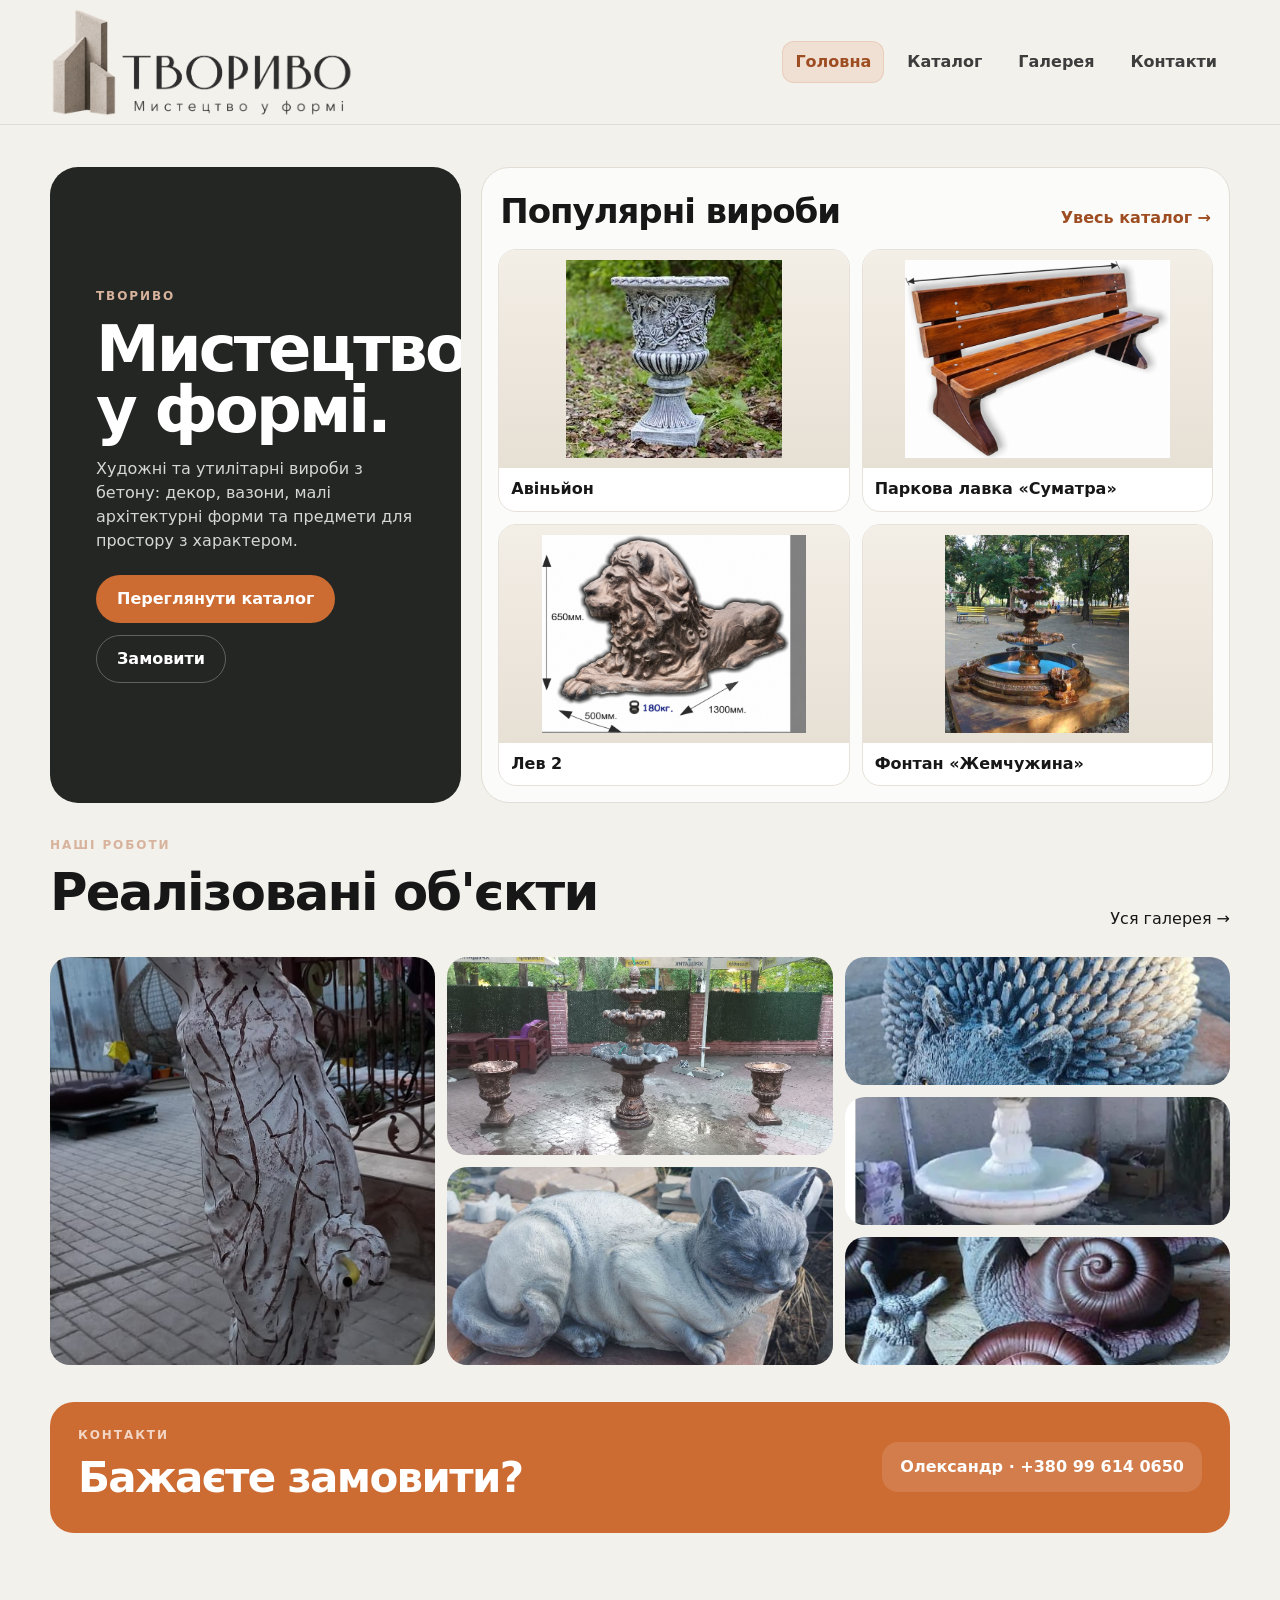
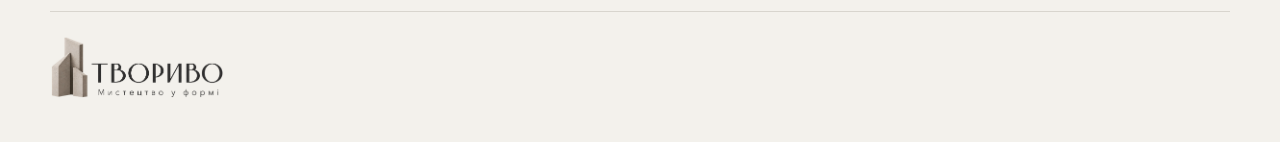
==== src/index.html @ 221c68ef "indexation" ====
<!DOCTYPE html>

<html lang="uk">
<head>
<meta charset="utf-8"/>
<meta content="width=device-width, initial-scale=1" name="viewport"/>
<meta content="ТВОРИВО — художні та утилітарні вироби з бетону: садові вазони, скульптури, лавки, фонтани, декор і малі архітектурні форми." name="description"/>
<title>ТВОРИВО — бетонні вазони, декор і садово-паркова архітектура</title>
<link href="assets/css/style.css" rel="stylesheet"/>
<meta content="index, follow, max-image-preview:large, max-snippet:-1, max-video-preview:-1" name="robots"/><link href="https://tvoryvo.uk/" rel="canonical"/><link href="/assets/img/logo-mark.png" rel="icon" type="image/png"/><meta content="uk_UA" property="og:locale"/><meta content="website" property="og:type"/><meta content="ТВОРИВО" property="og:site_name"/><meta content="ТВОРИВО — бетонні вазони, декор і садово-паркова архітектура" property="og:title"/><meta content="ТВОРИВО — художні та утилітарні вироби з бетону: садові вазони, скульптури, лавки, фонтани, декор і малі архітектурні форми." property="og:description"/><meta content="https://tvoryvo.uk/" property="og:url"/><meta content="https://tvoryvo.uk/assets/img/og-cover.jpg" property="og:image"/><meta content="1200" property="og:image:width"/><meta content="630" property="og:image:height"/><meta content="ТВОРИВО — Мистецтво у формі" property="og:image:alt"/><meta content="summary_large_image" name="twitter:card"/><meta content="ТВОРИВО — бетонні вазони, декор і садово-паркова архітектура" name="twitter:title"/><meta content="ТВОРИВО — художні та утилітарні вироби з бетону: садові вазони, скульптури, лавки, фонтани, декор і малі архітектурні форми." name="twitter:description"/><meta content="https://tvoryvo.uk/assets/img/og-cover.jpg" name="twitter:image"/><script data-seo-jsonld="true" type="application/ld+json">{"@context":"https://schema.org","@type":"Organization","@id":"https://tvoryvo.uk/#organization","name":"ТВОРИВО","url":"https://tvoryvo.uk/","logo":"https://tvoryvo.uk/assets/img/logo-tvoryvo.png","image":"https://tvoryvo.uk/assets/img/og-cover.jpg","description":"Художні та утилітарні вироби з бетону для приватних і громадських просторів.","contactPoint":{"@type":"ContactPoint","telephone":"+380996140650","contactType":"sales","availableLanguage":["uk"]}}</script><script data-seo-jsonld="true" type="application/ld+json">{"@context":"https://schema.org","@type":"WebSite","@id":"https://tvoryvo.uk/#website","url":"https://tvoryvo.uk/","name":"ТВОРИВО","inLanguage":"uk-UA","publisher":{"@id":"https://tvoryvo.uk/#organization"}}</script><script data-seo-jsonld="true" type="application/ld+json">{"@context":"https://schema.org","@type":"WebPage","@id":"https://tvoryvo.uk/#webpage","url":"https://tvoryvo.uk/","name":"ТВОРИВО — бетонні вазони, декор і садово-паркова архітектура","description":"ТВОРИВО — художні та утилітарні вироби з бетону: садові вазони, скульптури, лавки, фонтани, декор і малі архітектурні форми.","inLanguage":"uk-UA","isPartOf":{"@id":"https://tvoryvo.uk/#website"},"about":{"@id":"https://tvoryvo.uk/#organization"}}</script></head>
<body>
<header class="site-header">
<div class="container header-inner">
<a aria-label="ТВОРИВО — Мистецтво у формі" class="brand brand-image" href="/">
<img alt="ТВОРИВО — Мистецтво у формі" src="assets/img/logo-tvoryvo.png"/>
</a>
<nav class="nav">
<a class="active" href="/">Головна</a>
<a href="/catalog.html">Каталог</a>
<a href="/gallery.html">Галерея</a>
<a href="/contacts.html">Контакти</a>
</nav>
</div>
</header>
<main>
<section class="hero home-hero">
<div class="container home-hero-grid">
<div class="hero-copy hero-copy--compact">
<div class="eyebrow">ТВОРИВО</div>
<h1>Мистецтво у формі.</h1>
<p>Художні та утилітарні вироби з бетону: декор, вазони, малі архітектурні форми та предмети для простору з характером.</p>
<div class="hero-actions">
<a class="btn btn-primary" href="/catalog.html">Переглянути каталог</a>
<a class="btn btn-light" href="#contacts">Замовити</a>
</div>
</div>
<div class="featured-panel">
<div class="featured-panel__head">
<h2>Популярні вироби</h2>
<a href="/catalog.html">Увесь каталог →</a>
</div>
<div class="featured-products" id="featured-products"><article aria-label="Відкрити товар Авіньйон" class="product-card" data-product-id="p001" role="button" tabindex="0">
<div class="product-media"><img alt="Авіньйон" class="product-image" loading="lazy" src="images/products/product-001.jpg"/></div>
<div class="product-body">
<div class="product-category">Садові вазони, квітники</div>
<h3 class="product-name">Авіньйон</h3>
<div class="product-details">68 см × 49Д<br/>56 кг<br/>Сіра: 2 500 грн<br/>Колір: 3 500 грн</div>
</div>
</article><article aria-label="Відкрити товар Паркова лавка «Суматра»" class="product-card" data-product-id="p019" role="button" tabindex="0">
<div class="product-media"><img alt="Паркова лавка «Суматра»" class="product-image" loading="lazy" src="images/products/product-019.jpg"/></div>
<div class="product-body">
<div class="product-category">Садово-паркова архітектура</div>
<h3 class="product-name">Паркова лавка «Суматра»</h3>
<div class="product-details">2 м × 43 см × 74 см<br/>Бетонні боковини: 1 900 грн<br/>Лава в зборі з дошкою: 6 500 грн</div>
</div>
</article><article aria-label="Відкрити товар Лев 2" class="product-card" data-product-id="p029" role="button" tabindex="0">
<div class="product-media"><img alt="Лев 2" class="product-image" loading="lazy" src="images/products/product-029.jpg"/></div>
<div class="product-body">
<div class="product-category">Садові скульптури</div>
<h3 class="product-name">Лев 2</h3>
<div class="product-details">Сірий: 6 000 грн<br/>Колір: 7 500 грн</div>
</div>
</article><article aria-label="Відкрити товар Фонтан «Жемчужина»" class="product-card" data-product-id="p037" role="button" tabindex="0">
<div class="product-media"><img alt="Фонтан «Жемчужина»" class="product-image" loading="lazy" src="images/products/product-036.jpg"/></div>
<div class="product-body">
<div class="product-category">Фонтани</div>
<h3 class="product-name">Фонтан «Жемчужина»</h3>
<div class="product-details">Висота фонтана: 2,3 м<br/>Водойма: 2,7 м (внутрішня частина 1,9 м)<br/>Без встановлення: 39 000 грн<br/>З встановленням: 73 000 грн</div>
</div>
</article></div>
</div>
</div>
</section>
<section class="section">
<div class="container">
<div class="section-head">
<div>
<div class="eyebrow">Наші роботи</div>
<h2>Реалізовані об'єкти</h2>
</div>
<a href="/gallery.html">Уся галерея →</a>
</div>
<div class="works-grid" id="gallery-preview"><button aria-label="Відкрити фото" class="gallery-preview-item" data-gallery-preview-index="0" type="button"><img alt="Виконана робота 1" loading="lazy" src="gallery/WhatsApp Image 2026-09-25 at 13.52.44.jpeg"/></button><button aria-label="Відкрити фото" class="gallery-preview-item" data-gallery-preview-index="1" type="button"><img alt="Виконана робота 2" loading="lazy" src="gallery/WhatsApp Image 2026-09-25 at 13.52.45.jpeg"/></button><button aria-label="Відкрити фото" class="gallery-preview-item" data-gallery-preview-index="2" type="button"><img alt="Виконана робота 3" loading="lazy" src="gallery/WhatsApp Image 2026-09-25 at 13.52.46.jpeg"/></button><button aria-label="Відкрити фото" class="gallery-preview-item" data-gallery-preview-index="3" type="button"><img alt="Виконана робота 4" loading="lazy" src="gallery/WhatsApp Image 2026-09-25 at 13.52.47 (1).jpeg"/></button><button aria-label="Відкрити фото" class="gallery-preview-item" data-gallery-preview-index="4" type="button"><img alt="Виконана робота 5" loading="lazy" src="gallery/WhatsApp Image 2026-09-25 at 13.52.47 (2).jpeg"/></button><button aria-label="Відкрити фото" class="gallery-preview-item" data-gallery-preview-index="5" type="button"><img alt="Виконана робота 6" loading="lazy" src="gallery/WhatsApp Image 2026-09-25 at 13.52.47 (3).jpeg"/></button></div>
</div>
</section>
<section class="section section--contacts" id="contacts">
<div class="container">
<div class="contact-panel contact-panel--compact">
<div>
<div class="eyebrow" style="color:#f3d5c4">Контакти</div>
<h2>Бажаєте замовити?</h2>
</div>
<div class="contact-links">
<a href="tel:+380996140650">Олександр · +380 99 614 0650</a>
</div>
</div>
</div>
</section>
</main>
<footer class="footer">
<div class="container footer-inner">
<div class="footer-brand"><img alt="ТВОРИВО" src="assets/img/logo-tvoryvo.png"/></div>
</div>
</footer>
<script src="data/products.js"></script>
<script src="data/gallery.js"></script>
<script src="assets/js/common.js"></script>
<script src="assets/js/home.js"></script>
<script src="assets/js/catalog.js"></script>
<script src="assets/js/gallery.js"></script>
<script src="assets/js/router.js"></script>
</body>
</html>
---- src/assets/css/style.css ----
:root {
  --bg: #f3f1ec;
  --surface: #ffffff;
  --ink: #171717;
  --muted: #6f716f;
  --line: #d8d5ce;
  --accent: #cc6b32;
  --accent-dark: #9e4d22;
  --dark: #242624;
  --radius: 22px;
  --shadow: 0 18px 50px rgba(24, 24, 22, .08);
}

* { box-sizing: border-box; }
html { scroll-behavior: smooth; }
body {
  margin: 0;
  font-family: Inter, ui-sans-serif, system-ui, -apple-system, BlinkMacSystemFont, "Segoe UI", sans-serif;
  color: var(--ink);
  background: var(--bg);
  line-height: 1.5;
}
img { max-width: 100%; display: block; }
a { color: inherit; text-decoration: none; }
button, input { font: inherit; }

.container { width: min(1180px, calc(100% - 36px)); margin: 0 auto; }

.site-header {
  position: sticky;
  top: 0;
  z-index: 20;
  backdrop-filter: blur(14px);
  background: rgba(243, 241, 236, .88);
  border-bottom: 1px solid rgba(216, 213, 206, .75);
}
.header-inner {
  min-height: 124px;
  display: flex;
  align-items: center;
  justify-content: space-between;
  gap: 24px;
}
.brand { display: flex; align-items: center; gap: 12px; font-weight: 800; letter-spacing: .08em; }
.brand-image img { display:block; height: 108px; width: auto; }
.nav { display: flex; gap: 10px; align-items: center; color: #3c3d3c; font-weight: 650; }
.nav a {
  padding: 9px 13px;
  border-radius: 12px;
  transition: color .18s ease, background .18s ease, box-shadow .18s ease;
}
.nav a:hover {
  color: var(--accent-dark);
  background: rgba(204,107,50,.07);
}
.nav a.active {
  color: var(--accent-dark);
  background: rgba(204,107,50,.13);
  box-shadow: inset 0 0 0 1px rgba(204,107,50,.16);
}
.page-content-top { padding-top: 34px; }

.hero { padding: 74px 0 54px; }
.hero-grid {
  display: grid;
  grid-template-columns: 1.1fr .9fr;
  gap: 36px;
  align-items: stretch;
}
.hero-copy, .hero-art {
  border-radius: 32px;
  overflow: hidden;
  min-height: 510px;
}
.hero-copy {
  background: var(--dark);
  color: white;
  padding: clamp(36px, 6vw, 72px);
  display: flex;
  flex-direction: column;
  justify-content: center;
}
.eyebrow { text-transform: uppercase; letter-spacing: .16em; font-size: 12px; font-weight: 800; color: #d7b29c; }
h1 { font-size: clamp(46px, 7vw, 88px); line-height: .95; margin: 18px 0 22px; letter-spacing: -.045em; }
.hero-copy p { max-width: 610px; color: #d6d7d5; font-size: 18px; }
.hero-actions { display: flex; flex-wrap: wrap; gap: 12px; margin-top: 28px; }
.btn {
  display: inline-flex; align-items: center; justify-content: center;
  min-height: 48px; padding: 0 20px; border-radius: 999px;
  border: 1px solid transparent; font-weight: 800; cursor: pointer;
}
.btn-primary { background: var(--accent); color: white; }
.btn-primary:hover { background: var(--accent-dark); }
.btn-light { border-color: #5f625e; color: white; }
.btn-light:hover { background: rgba(255,255,255,.08); }
.hero-art {
  background: linear-gradient(160deg, #ebe6de, #d8d1c6);
  position: relative;
  display: grid;
  place-items: center;
  padding: 40px;
}
.hero-art::before, .hero-art::after { content: none; }
.hero-mark { width: min(100%, 420px); height: auto; filter: drop-shadow(0 18px 30px rgba(36,38,36,.12)); }

.section { padding: 5px 0; }
.section-head { display: flex; justify-content: space-between; gap: 24px; align-items: end; margin-bottom: 26px; }
.section-head h2 { margin: 0; font-size: clamp(34px, 4vw, 54px); letter-spacing: -.035em; }
.section-head p { margin: 0; color: var(--muted); max-width: 520px; }

.cards { display: grid; grid-template-columns: repeat(4, 1fr); gap: 18px; }
.product-card {
  background: var(--surface); border-radius: var(--radius); overflow: hidden;
  border: 1px solid #e6e2da; transition: transform .2s ease, box-shadow .2s ease;
  cursor: pointer;
}
.product-card:hover { transform: translateY(-4px); box-shadow: var(--shadow); }
.product-card:focus-visible { outline: 3px solid rgba(204,107,50,.28); outline-offset: 2px; }
.product-media {
  aspect-ratio: 4/3;
  display: flex;
  align-items: center;
  justify-content: center;
  padding: 16px;
  background: linear-gradient(180deg, #f3eee6, #e7e0d5);
}
.product-image { width: 100%; height: 100%; object-fit: contain; background: transparent; }
.product-body { padding: 18px; }
.product-category { color: var(--accent-dark); font-size: 12px; text-transform: uppercase; letter-spacing: .08em; font-weight: 800; }
.product-name { font-size: 20px; margin: 6px 0 8px; line-height: 1.2; }
.product-details {
  color: #4f514f;
  font-size: 14px;
  line-height: 1.55;
  margin-top: 10px;
}
#catalog-grid.cards { grid-template-columns: repeat(3, 1fr); }
.catalog-note {
  margin: 0 0 12px;
  padding: 12px 16px;
  border: 1px solid #e0dbd2;
  border-radius: 16px;
  background: rgba(255,255,255,.68);
  color: var(--muted);
  font-size: 14px;
}
.catalog-note strong { color: var(--ink); }

.works-grid { display: grid; grid-template-columns: 1.2fr .8fr .8fr; gap: 18px; }
.work { overflow: hidden; border-radius: 24px; min-height: 280px; background: #d4d0c7; }
.work:first-child { grid-row: span 2; min-height: 578px; }
.work img { width: 100%; height: 100%; object-fit: cover; }

.contact-panel {
  background: var(--accent); color: white; border-radius: 30px; padding: clamp(34px, 6vw, 62px);
  display: grid; grid-template-columns: 1.2fr .8fr; gap: 32px; align-items: end;
}
.contact-panel h2 { margin: 0 0 12px; font-size: clamp(36px, 5vw, 62px); letter-spacing: -.04em; }
.contact-links { display: grid; gap: 10px; }
.contact-links a { padding: 15px 18px; border-radius: 16px; background: rgba(255,255,255,.12); font-weight: 750; }
.contact-links a:hover { background: rgba(255,255,255,.2); }

.catalog-hero { padding: 5px 0 0px; }
.catalog-hero h1 { color: var(--ink); font-size: clamp(48px, 7vw, 80px); margin-bottom: 12px; }
.catalog-hero p { color: var(--muted); max-width: 700px; }

.catalog-tools {
  display: grid; gap: 10px;
  padding: 12px 14px; border-radius: 18px; background: rgba(255,255,255,.66); border: 1px solid #e2ddd5;
  margin-bottom: 10px;
}
.catalog-search-row {
  display: grid;
  grid-template-columns: minmax(0, 1fr) auto;
  gap: 14px;
  align-items: center;
}
.search-wrap { position: relative; }
.search-wrap input {
  width: 100%; height: 52px; border-radius: 16px; border: 1px solid var(--line);
  background: white; padding: 0 18px 0 46px; outline: none;
}
.search-wrap input:focus { border-color: var(--accent); box-shadow: 0 0 0 3px rgba(204,107,50,.14); }
.search-icon { position: absolute; left: 17px; top: 50%; transform: translateY(-50%); color: #777; }
.filters { display: flex; gap: 8px; flex-wrap: wrap; }
.filter-btn {
  border: 1px solid var(--line); background: white; border-radius: 999px; padding: 8px 13px;
  cursor: pointer; font-weight: 750;
}
.filter-btn.active { background: var(--dark); color: white; border-color: var(--dark); }
.results-meta {
  color: var(--muted);
  margin: 0;
  white-space: nowrap;
  font-size: 14px;
}
.empty { padding: 50px 20px; text-align: center; background: white; border-radius: 22px; color: var(--muted); }

.footer { padding: 34px 0 44px; color: var(--muted); font-size: 14px; }
.footer-inner { display: flex; justify-content: space-between; align-items: center; gap: 20px; border-top: 1px solid var(--line); padding-top: 24px; }
.footer-brand img { height: 62px; width: auto; display: block; }

@media (max-width: 950px) {
  .hero-grid, .contact-panel { grid-template-columns: 1fr; }
  .hero-art { min-height: 360px; }
  .cards, #catalog-grid.cards { grid-template-columns: repeat(2, 1fr); }
  .works-grid { grid-template-columns: 1fr 1fr; }
  .work:first-child { grid-column: span 2; grid-row: auto; min-height: 420px; }
}
@media (max-width: 680px) {
  .header-inner { min-height: 98px; }
  .brand-image img { height: 76px; }
  .nav { gap: 6px; font-size: 14px; }
  .hero { padding-top: 28px; }
  .hero-copy, .hero-art { min-height: auto; }
  .hero-copy { padding: 38px 26px; }
  .hero-art { min-height: 300px; }
  .cards, #catalog-grid.cards, .works-grid { grid-template-columns: 1fr; }
  .work:first-child { grid-column: auto; min-height: 320px; }
  .work { min-height: 260px; }
  .section { padding: 42px 0; }
  .section-head { align-items: start; flex-direction: column; }
  .footer-inner { flex-direction: column; }
}


body.modal-open { overflow: hidden; }
.product-modal {
  position: fixed; inset: 0; z-index: 100;
  display: none;
}
.product-modal.is-open { display: block; }
.product-modal__backdrop {
  position: absolute; inset: 0;
  background: rgba(23, 23, 23, .55);
  backdrop-filter: blur(4px);
}
.product-modal__dialog {
  position: relative;
  width: min(1040px, calc(100% - 32px));
  max-height: calc(100vh - 40px);
  overflow: auto;
  margin: 20px auto;
  background: var(--surface);
  border-radius: 28px;
  box-shadow: 0 30px 80px rgba(0,0,0,.24);
}
.product-modal__close {
  position: sticky; top: 12px; margin-left: auto; margin-right: 12px; margin-top: 12px;
  width: 44px; height: 44px; border: 0; border-radius: 999px; background: rgba(23,23,23,.08);
  font-size: 28px; line-height: 1; cursor: pointer; z-index: 2; display: grid; place-items: center;
}
.product-modal__grid {
  display: grid; grid-template-columns: minmax(0, 1.1fr) minmax(320px, .9fr); gap: 28px;
  padding: 8px 28px 28px; align-items: start;
}
.product-modal__media {
  min-height: 420px; border-radius: 24px; background: linear-gradient(180deg, #f3eee6, #e7e0d5);
  display: flex; align-items: center; justify-content: center; padding: 24px;
}
.product-modal__image { width: 100%; max-height: 70vh; object-fit: contain; }
.product-modal__category { color: var(--accent-dark); font-size: 12px; text-transform: uppercase; letter-spacing: .08em; font-weight: 800; margin-top: 10px; }
.product-modal__title { margin: 10px 0 14px; font-size: clamp(28px, 4vw, 44px); line-height: 1.05; letter-spacing: -.03em; }
.product-modal__details { color: #444; line-height: 1.7; font-size: 16px; }

@media (max-width: 950px) {
  .product-modal__grid { grid-template-columns: 1fr; }
}
@media (max-width: 680px) {
  .product-media { padding: 12px; }
  .product-modal__dialog { width: min(100% - 16px, 1000px); margin: 8px auto; max-height: calc(100vh - 16px); }
  .product-modal__grid { padding: 6px 16px 20px; gap: 16px; }
  .product-modal__media { min-height: 260px; padding: 16px; }
  .product-modal__details { font-size: 15px; }
}

/* Gallery */
.gallery-section { padding-top: 20px; }
.gallery-grid {
  display: grid;
  grid-template-columns: repeat(3, minmax(0, 1fr));
  gap: 18px;
}
.gallery-card {
  position: relative;
  width: 100%;
  aspect-ratio: 4 / 3;
  border: 1px solid #e6e2da;
  border-radius: var(--radius);
  background: linear-gradient(180deg, #f3eee6, #e7e0d5);
  padding: 14px;
  overflow: hidden;
  cursor: pointer;
  transition: transform .2s ease, box-shadow .2s ease;
}
.gallery-card:hover { transform: translateY(-4px); box-shadow: var(--shadow); }
.gallery-card:focus-visible { outline: 3px solid rgba(204,107,50,.28); outline-offset: 2px; }
.gallery-thumb-media {
  width: 100%;
  height: 100%;
  object-fit: contain;
  border-radius: 14px;
  display: block;
}
.gallery-play {
  position: absolute;
  left: 50%;
  top: 50%;
  transform: translate(-50%, -50%);
  width: 58px;
  height: 58px;
  display: grid;
  place-items: center;
  border-radius: 50%;
  background: rgba(23,23,23,.72);
  color: white;
  font-size: 22px;
  padding-left: 3px;
  box-shadow: 0 10px 28px rgba(0,0,0,.24);
  pointer-events: none;
}
.gallery-preview-item { position: relative; display: block; }
.gallery-preview-item img,
.gallery-preview-item video { width: 100%; height: 100%; object-fit: contain; background: #e7e0d5; }

.gallery-modal {
  position: fixed;
  inset: 0;
  z-index: 120;
  display: none;
}
.gallery-modal.is-open { display: block; }
.gallery-modal__backdrop {
  position: absolute;
  inset: 0;
  background: rgba(12,12,12,.86);
  backdrop-filter: blur(7px);
}
.gallery-modal__dialog {
  position: relative;
  width: 100%;
  height: 100%;
  display: grid;
  place-items: center;
  padding: 28px 76px;
}
.gallery-modal__stage {
  width: min(1400px, 100%);
  height: 100%;
  display: flex;
  align-items: center;
  justify-content: center;
}
.gallery-modal__media {
  max-width: 100%;
  max-height: calc(100vh - 56px);
  width: auto;
  height: auto;
  object-fit: contain;
  border-radius: 10px;
  box-shadow: 0 24px 70px rgba(0,0,0,.34);
}
.gallery-modal__close,
.gallery-modal__nav {
  position: absolute;
  z-index: 2;
  border: 0;
  color: white;
  background: rgba(255,255,255,.13);
  backdrop-filter: blur(8px);
  cursor: pointer;
}
.gallery-modal__close {
  right: 22px;
  top: 20px;
  width: 48px;
  height: 48px;
  border-radius: 50%;
  font-size: 30px;
  line-height: 1;
}
.gallery-modal__nav {
  top: 50%;
  transform: translateY(-50%);
  width: 52px;
  height: 72px;
  border-radius: 18px;
  font-size: 44px;
  line-height: 1;
}
.gallery-modal__prev { left: 16px; }
.gallery-modal__next { right: 16px; }
.gallery-modal__close:hover,
.gallery-modal__nav:hover { background: rgba(255,255,255,.22); }

@media (max-width: 950px) {
  .gallery-grid { grid-template-columns: repeat(2, minmax(0, 1fr)); }
}
@media (max-width: 760px) {
  .header-inner {
    min-height: auto;
    padding: 10px 0 12px;
    flex-direction: column;
    align-items: flex-start;
    gap: 6px;
  }
  .brand-image img { height: 70px; }
  .nav {
    width: 100%;
    gap: 16px;
    font-size: 14px;
    overflow-x: auto;
    white-space: nowrap;
    padding-bottom: 3px;
  }
}
@media (max-width: 680px) {
  .gallery-grid { grid-template-columns: 1fr; }
  .gallery-card { padding: 10px; }
  .gallery-modal__dialog { padding: 70px 12px 20px; }
  .gallery-modal__close { right: 12px; top: 12px; }
  .gallery-modal__nav { width: 44px; height: 58px; font-size: 36px; background: rgba(0,0,0,.35); }
  .gallery-modal__prev { left: 8px; }
  .gallery-modal__next { right: 8px; }
  .gallery-modal__media { max-height: calc(100vh - 90px); }
}

/* Home page compact layout */
.home-hero { padding: 42px 0 28px; }
.home-hero-grid {
  display: grid;
  grid-template-columns: minmax(300px, .78fr) minmax(0, 1.42fr);
  gap: 20px;
  align-items: stretch;
}
.hero-copy--compact {
  min-height: 360px;
  padding: clamp(30px, 4vw, 46px);
  border-radius: 28px;
}
.hero-copy--compact h1 {
  font-size: clamp(40px, 5vw, 64px);
  margin: 14px 0 16px;
}
.hero-copy--compact p {
  font-size: 16px;
  margin: 0;
}
.hero-copy--compact .hero-actions { margin-top: 22px; }

.featured-panel {
  background: rgba(255,255,255,.72);
  border: 1px solid #e2ddd5;
  border-radius: 28px;
  padding: 16px;
  min-width: 0;
}
.featured-panel__head {
  display: flex;
  align-items: baseline;
  justify-content: space-between;
  gap: 16px;
  padding: 2px 2px 12px;
}
.featured-panel__head h2 {
  margin: 0;
  font-size: clamp(24px, 2.7vw, 34px);
  letter-spacing: -.03em;
}
.featured-panel__head a { font-weight: 750; color: var(--accent-dark); white-space: nowrap; }
.featured-products {
  display: grid;
  grid-template-columns: repeat(2, minmax(0, 1fr));
  gap: 12px;
}
.featured-products .product-card { border-radius: 18px; }
.featured-products .product-media { aspect-ratio: 16 / 10; padding: 10px; }
.featured-products .product-body { padding: 11px 12px 12px; }
.featured-products .product-category { display: none; }
.featured-products .product-name {
  font-size: 16px;
  margin: 0;
  white-space: nowrap;
  overflow: hidden;
  text-overflow: ellipsis;
}
.featured-products .product-details { display: none; }

/* Shape-aware home gallery collage */
.works-grid--smart {
  display: grid;
  grid-template-columns: repeat(3, minmax(0, 1fr));
  grid-template-rows: repeat(6, 58px);
  gap: 12px;
  grid-auto-flow: dense;
}
.works-grid--smart .gallery-preview-item {
  position: relative;
  min-height: 0;
  overflow: hidden;
  border-radius: 20px;
  border: 0;
  padding: 0;
  background: #ddd7cd;
  cursor: pointer;
  box-shadow: none;
  transition: transform .2s ease, box-shadow .2s ease;
}
.works-grid--smart .gallery-preview-item:hover {
  transform: translateY(-3px);
  box-shadow: var(--shadow);
}
.works-grid--smart .gallery-preview-item img,
.works-grid--smart .gallery-preview-item video {
  width: 100%;
  height: 100%;
  object-fit: cover;
  display: block;
}
.preview-slot--tall { grid-column: 1; grid-row: 1 / span 6; }
.preview-slot--wide-a { grid-column: 2; grid-row: 1 / span 3; }
.preview-slot--wide-b { grid-column: 2; grid-row: 4 / span 3; }
.preview-slot--small-a { grid-column: 3; grid-row: 1 / span 2; }
.preview-slot--small-b { grid-column: 3; grid-row: 3 / span 2; }
.preview-slot--small-c { grid-column: 3; grid-row: 5 / span 2; }

.section--contacts { padding-top: 32px; padding-bottom: 44px; }
.contact-panel--compact {
  grid-template-columns: minmax(0, 1fr) auto;
  align-items: center;
  gap: 22px;
  padding: 24px 28px;
  border-radius: 24px;
}
.contact-panel--compact h2 {
  font-size: clamp(28px, 3.5vw, 42px);
  margin: 2px 0 0;
}
.contact-panel--compact .contact-links { min-width: 0; }
.contact-panel--compact .contact-links a {
  padding: 13px 18px;
  white-space: nowrap;
}

@media (max-width: 950px) {
  .home-hero-grid { grid-template-columns: 1fr; }
  .hero-copy--compact { min-height: auto; }
  .featured-products { grid-template-columns: repeat(2, minmax(0, 1fr)); }
  .works-grid--smart {
    grid-template-columns: repeat(2, minmax(0, 1fr));
    grid-template-rows: repeat(9, 56px);
  }
  .preview-slot--tall { grid-column: 1; grid-row: 1 / span 6; }
  .preview-slot--wide-a { grid-column: 2; grid-row: 1 / span 3; }
  .preview-slot--wide-b { grid-column: 2; grid-row: 4 / span 3; }
  .preview-slot--small-a { grid-column: 1; grid-row: 7 / span 3; }
  .preview-slot--small-b { grid-column: 2; grid-row: 7 / span 3; }
  .preview-slot--small-c { display: none; }
}

@media (max-width: 680px) {
  .home-hero { padding-top: 22px; }
  .hero-copy--compact { padding: 30px 24px; }
  .featured-panel { padding: 12px; }
  .featured-panel__head { align-items: center; }
  .featured-panel__head a { font-size: 14px; }
  .featured-products { grid-template-columns: repeat(2, minmax(0, 1fr)); gap: 10px; }
  .featured-products .product-media { aspect-ratio: 4 / 3; }
  .featured-products .product-name { font-size: 14px; }
  .works-grid--smart {
    grid-template-columns: repeat(2, minmax(0, 1fr));
    grid-template-rows: repeat(8, 52px);
    gap: 10px;
  }
  .preview-slot--tall { grid-column: 1; grid-row: 1 / span 5; }
  .preview-slot--wide-a { grid-column: 2; grid-row: 1 / span 2; }
  .preview-slot--wide-b { grid-column: 2; grid-row: 3 / span 3; }
  .preview-slot--small-a { grid-column: 1; grid-row: 6 / span 3; }
  .preview-slot--small-b { grid-column: 2; grid-row: 6 / span 3; }
  .preview-slot--small-c { display: none; }
  .contact-panel--compact {
    grid-template-columns: 1fr;
    gap: 14px;
    padding: 22px;
  }
  .contact-panel--compact .contact-links a { white-space: normal; text-align: center; }
}

@media (max-width: 680px) {
  .nav a { padding: 7px 9px; border-radius: 10px; }
  .page-content-top { padding-top: 24px; }
}

@media (max-width: 680px) {
  .catalog-tools { padding: 10px; gap: 8px; margin-bottom: 8px; }
  .catalog-search-row { grid-template-columns: minmax(0, 1fr) auto; gap: 8px; }
  .results-meta { font-size: 12px; }
  .search-wrap input { height: 48px; }
  .catalog-note { margin-bottom: 10px; padding: 11px 13px; }
}


/* Contacts page and soft page navigation */
#contacts { scroll-margin-top: 150px; }
html.is-navigating main { opacity: .55; }
main { transition: opacity .12s ease; }
.contacts-page { min-height: min(520px, calc(100vh - 260px)); display: flex; align-items: center; }
.contacts-card {
  display: grid;
  grid-template-columns: minmax(0, 1fr) auto;
  gap: 28px;
  align-items: center;
  padding: clamp(26px, 4vw, 44px);
  border-radius: 28px;
  background: var(--dark);
  color: white;
}
.contacts-title {
  margin: 7px 0 8px;
  font-size: clamp(32px, 4.5vw, 56px);
  line-height: 1;
  letter-spacing: -.035em;
}
.contacts-copy { margin: 0; color: #d6d7d5; }
.contacts-phone {
  display: grid;
  gap: 3px;
  min-width: 285px;
  padding: 18px 22px;
  border-radius: 18px;
  background: var(--accent);
  color: white;
}
.contacts-phone span { font-size: 18px; opacity: .82; }
.contacts-phone strong { font-size: 20px; }
.contacts-phone:hover { background: var(--accent-dark); }
@media (max-width: 680px) {
  #contacts { scroll-margin-top: 120px; }
  .contacts-page { min-height: 360px; }
  .contacts-card { grid-template-columns: 1fr; gap: 18px; padding: 24px; }
  .contacts-phone { min-width: 0; width: 100%; }
}

/* Reliable local contact scrolling */
.section--contacts { scroll-margin-top: 150px; }
@media (max-width: 680px) {
  .section--contacts { scroll-margin-top: 120px; }
}
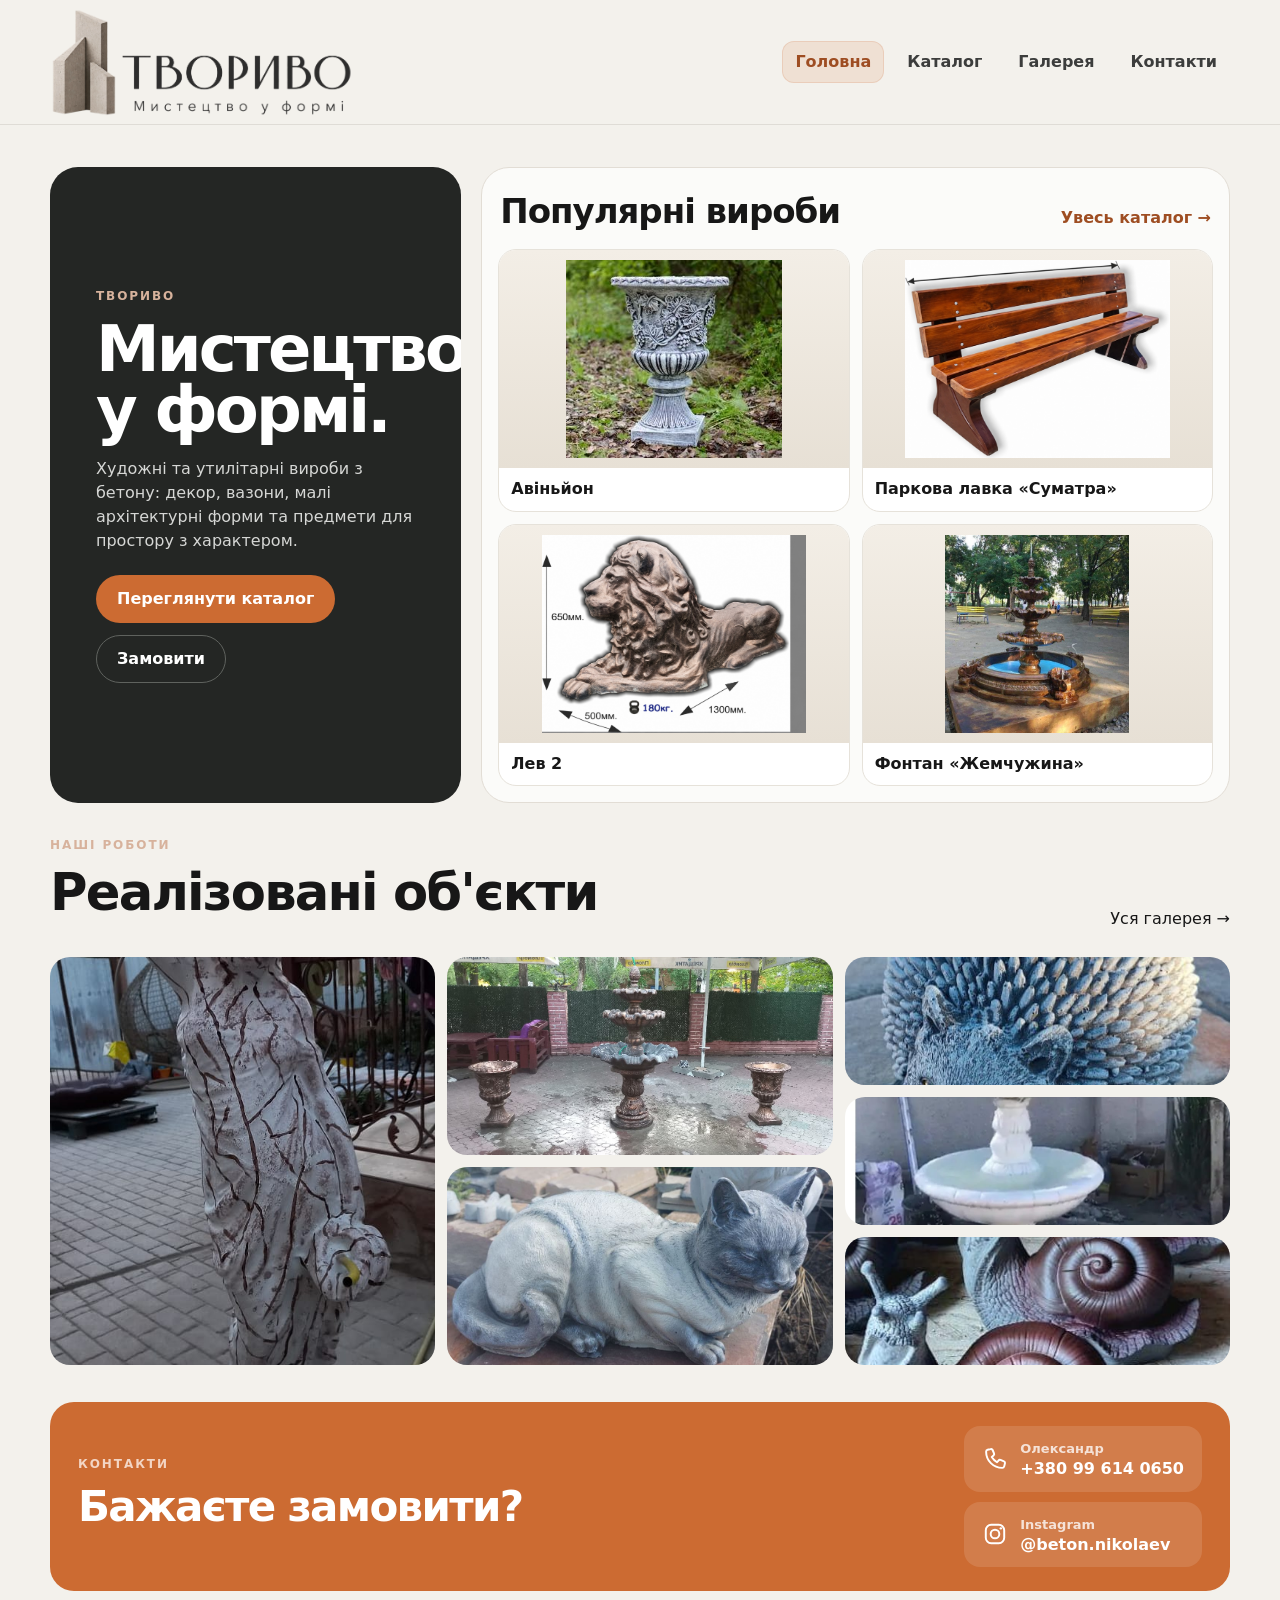
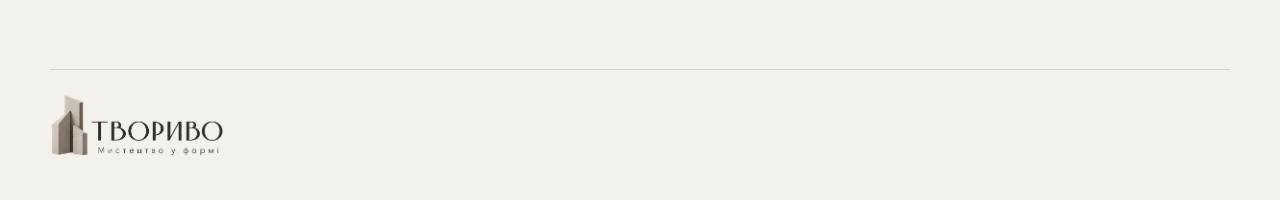
==== commit 4eb5abc6: "update" ====
--- a/src/index.html
+++ b/src/index.html
@@ -7,7 +7,7 @@
 <meta content="ТВОРИВО — художні та утилітарні вироби з бетону: садові вазони, скульптури, лавки, фонтани, декор і малі архітектурні форми." name="description"/>
 <title>ТВОРИВО — бетонні вазони, декор і садово-паркова архітектура</title>
 <link href="assets/css/style.css" rel="stylesheet"/>
-<meta content="index, follow, max-image-preview:large, max-snippet:-1, max-video-preview:-1" name="robots"/><link href="https://tvoryvo.uk/" rel="canonical"/><link href="/assets/img/logo-mark.png" rel="icon" type="image/png"/><meta content="uk_UA" property="og:locale"/><meta content="website" property="og:type"/><meta content="ТВОРИВО" property="og:site_name"/><meta content="ТВОРИВО — бетонні вазони, декор і садово-паркова архітектура" property="og:title"/><meta content="ТВОРИВО — художні та утилітарні вироби з бетону: садові вазони, скульптури, лавки, фонтани, декор і малі архітектурні форми." property="og:description"/><meta content="https://tvoryvo.uk/" property="og:url"/><meta content="https://tvoryvo.uk/assets/img/og-cover.jpg" property="og:image"/><meta content="1200" property="og:image:width"/><meta content="630" property="og:image:height"/><meta content="ТВОРИВО — Мистецтво у формі" property="og:image:alt"/><meta content="summary_large_image" name="twitter:card"/><meta content="ТВОРИВО — бетонні вазони, декор і садово-паркова архітектура" name="twitter:title"/><meta content="ТВОРИВО — художні та утилітарні вироби з бетону: садові вазони, скульптури, лавки, фонтани, декор і малі архітектурні форми." name="twitter:description"/><meta content="https://tvoryvo.uk/assets/img/og-cover.jpg" name="twitter:image"/><script data-seo-jsonld="true" type="application/ld+json">{"@context":"https://schema.org","@type":"Organization","@id":"https://tvoryvo.uk/#organization","name":"ТВОРИВО","url":"https://tvoryvo.uk/","logo":"https://tvoryvo.uk/assets/img/logo-tvoryvo.png","image":"https://tvoryvo.uk/assets/img/og-cover.jpg","description":"Художні та утилітарні вироби з бетону для приватних і громадських просторів.","contactPoint":{"@type":"ContactPoint","telephone":"+380996140650","contactType":"sales","availableLanguage":["uk"]}}</script><script data-seo-jsonld="true" type="application/ld+json">{"@context":"https://schema.org","@type":"WebSite","@id":"https://tvoryvo.uk/#website","url":"https://tvoryvo.uk/","name":"ТВОРИВО","inLanguage":"uk-UA","publisher":{"@id":"https://tvoryvo.uk/#organization"}}</script><script data-seo-jsonld="true" type="application/ld+json">{"@context":"https://schema.org","@type":"WebPage","@id":"https://tvoryvo.uk/#webpage","url":"https://tvoryvo.uk/","name":"ТВОРИВО — бетонні вазони, декор і садово-паркова архітектура","description":"ТВОРИВО — художні та утилітарні вироби з бетону: садові вазони, скульптури, лавки, фонтани, декор і малі архітектурні форми.","inLanguage":"uk-UA","isPartOf":{"@id":"https://tvoryvo.uk/#website"},"about":{"@id":"https://tvoryvo.uk/#organization"}}</script></head>
+<meta content="index, follow, max-image-preview:large, max-snippet:-1, max-video-preview:-1" name="robots"/><link href="https://tvoryvo.uk/" rel="canonical"/><link href="/assets/img/logo-mark.png" rel="icon" type="image/png"/><meta content="uk_UA" property="og:locale"/><meta content="website" property="og:type"/><meta content="ТВОРИВО" property="og:site_name"/><meta content="ТВОРИВО — бетонні вазони, декор і садово-паркова архітектура" property="og:title"/><meta content="ТВОРИВО — художні та утилітарні вироби з бетону: садові вазони, скульптури, лавки, фонтани, декор і малі архітектурні форми." property="og:description"/><meta content="https://tvoryvo.uk/" property="og:url"/><meta content="https://tvoryvo.uk/assets/img/og-cover.jpg" property="og:image"/><meta content="1200" property="og:image:width"/><meta content="630" property="og:image:height"/><meta content="ТВОРИВО — Мистецтво у формі" property="og:image:alt"/><meta content="summary_large_image" name="twitter:card"/><meta content="ТВОРИВО — бетонні вазони, декор і садово-паркова архітектура" name="twitter:title"/><meta content="ТВОРИВО — художні та утилітарні вироби з бетону: садові вазони, скульптури, лавки, фонтани, декор і малі архітектурні форми." name="twitter:description"/><meta content="https://tvoryvo.uk/assets/img/og-cover.jpg" name="twitter:image"/><script data-seo-jsonld="true" type="application/ld+json">{"@context":"https://schema.org","@type":"Organization","@id":"https://tvoryvo.uk/#organization","name":"ТВОРИВО","url":"https://tvoryvo.uk/","logo":"https://tvoryvo.uk/assets/img/logo-tvoryvo.png","image":"https://tvoryvo.uk/assets/img/og-cover.jpg","description":"Художні та утилітарні вироби з бетону для приватних і громадських просторів.","contactPoint":{"@type":"ContactPoint","telephone":"+380996140650","contactType":"sales","availableLanguage":["uk"]},"sameAs":["https://www.instagram.com/beton.nikolaev"]}</script><script data-seo-jsonld="true" type="application/ld+json">{"@context":"https://schema.org","@type":"WebSite","@id":"https://tvoryvo.uk/#website","url":"https://tvoryvo.uk/","name":"ТВОРИВО","inLanguage":"uk-UA","publisher":{"@id":"https://tvoryvo.uk/#organization"}}</script><script data-seo-jsonld="true" type="application/ld+json">{"@context":"https://schema.org","@type":"WebPage","@id":"https://tvoryvo.uk/#webpage","url":"https://tvoryvo.uk/","name":"ТВОРИВО — бетонні вазони, декор і садово-паркова архітектура","description":"ТВОРИВО — художні та утилітарні вироби з бетону: садові вазони, скульптури, лавки, фонтани, декор і малі архітектурні форми.","inLanguage":"uk-UA","isPartOf":{"@id":"https://tvoryvo.uk/#website"},"about":{"@id":"https://tvoryvo.uk/#organization"}}</script></head>
 <body>
 <header class="site-header">
 <div class="container header-inner">
@@ -90,9 +90,7 @@
 <div class="eyebrow" style="color:#f3d5c4">Контакти</div>
 <h2>Бажаєте замовити?</h2>
 </div>
-<div class="contact-links">
-<a href="tel:+380996140650">Олександр · +380 99 614 0650</a>
-</div>
+<div class="contact-links"><a class="contact-link" href="tel:+380996140650"><span aria-hidden="true" class="contact-icon"><svg fill="none" viewbox="0 0 24 24"><path d="M5.2 3.5 8 2.8c.7-.2 1.5.2 1.8.9l1.3 3.2c.3.7.1 1.4-.5 1.9L9 10.1a15.1 15.1 0 0 0 4.9 4.9l1.3-1.6c.5-.6 1.2-.8 1.9-.5l3.2 1.3c.7.3 1.1 1.1.9 1.8l-.7 2.8c-.2.8-.9 1.4-1.8 1.4C10.5 20.2 3.8 13.5 3.8 5.3c0-.9.6-1.6 1.4-1.8Z" stroke="currentColor" stroke-linecap="round" stroke-linejoin="round" stroke-width="1.8"></path></svg></span><span class="contact-link__copy"><span>Олександр</span><strong>+380 99 614 0650</strong></span></a><a class="contact-link" href="https://www.instagram.com/beton.nikolaev" rel="noopener noreferrer" target="_blank"><span aria-hidden="true" class="contact-icon"><svg fill="none" viewbox="0 0 24 24"><rect height="17" rx="5" stroke="currentColor" stroke-width="1.8" width="17" x="3.5" y="3.5"></rect><circle cx="12" cy="12" r="4" stroke="currentColor" stroke-width="1.8"></circle><circle cx="17.4" cy="6.8" fill="currentColor" r="1.1"></circle></svg></span><span class="contact-link__copy"><span>Instagram</span><strong>@beton.nikolaev</strong></span></a></div>
 </div>
 </div>
 </section>
--- a/src/assets/css/style.css
+++ b/src/assets/css/style.css
@@ -646,3 +646,100 @@
 @media (max-width: 680px) {
   .section--contacts { scroll-margin-top: 120px; }
 }
+
+
+/* Contact channels: phone + Instagram */
+.contact-link {
+  display: flex !important;
+  align-items: center;
+  gap: 12px;
+  text-align: left;
+}
+.contact-icon {
+  width: 26px;
+  height: 26px;
+  flex: 0 0 26px;
+  display: inline-grid;
+  place-items: center;
+}
+.contact-icon svg { width: 100%; height: 100%; display: block; }
+.contact-link__copy,
+.contacts-channel__copy {
+  display: grid;
+  gap: 1px;
+  min-width: 0;
+}
+.contact-link__copy > span,
+.contacts-channel__copy > span {
+  font-size: 13px;
+  font-weight: 650;
+  opacity: .78;
+}
+.contact-link__copy strong,
+.contacts-channel__copy strong {
+  font-size: 16px;
+  line-height: 1.2;
+}
+.contacts-methods {
+  display: grid;
+  gap: 12px;
+  min-width: 315px;
+}
+.contacts-channel {
+  display: flex;
+  align-items: center;
+  gap: 14px;
+  padding: 17px 20px;
+  border-radius: 18px;
+  color: white;
+  transition: background .18s ease, transform .18s ease;
+}
+.contacts-channel--phone { background: var(--accent); }
+.contacts-channel--phone:hover { background: var(--accent-dark); transform: translateY(-1px); }
+.contacts-channel--instagram { background: rgba(255,255,255,.12); border: 1px solid rgba(255,255,255,.14); }
+.contacts-channel--instagram:hover { background: rgba(255,255,255,.2); transform: translateY(-1px); }
+@media (max-width: 680px) {
+  .contacts-methods { min-width: 0; width: 100%; }
+  .contacts-channel { width: 100%; }
+  .contact-panel--compact .contact-links a { text-align: left; }
+}
+
+
+/* Unified contact block styles */
+.contacts-page {
+  min-height: 0;
+  display: block;
+  padding-top: 34px;
+  padding-bottom: 46px;
+}
+.contacts-page-panel {
+  background: var(--accent);
+  color: white;
+}
+.contacts-title--compact {
+  margin: 2px 0 6px;
+  font-size: clamp(28px, 3.5vw, 42px);
+  line-height: 1.05;
+  letter-spacing: -.035em;
+}
+.contacts-copy--light {
+  margin: 0;
+  color: rgba(255,255,255,.78);
+}
+.contacts-page-panel .contact-links {
+  min-width: 0;
+}
+.contacts-page-panel .contact-link {
+  padding: 13px 18px;
+  white-space: nowrap;
+  border-radius: 16px;
+  background: rgba(255,255,255,.12);
+  color: white;
+}
+.contacts-page-panel .contact-link:hover {
+  background: rgba(255,255,255,.20);
+}
+@media (max-width: 680px) {
+  .contacts-page { padding-top: 24px; padding-bottom: 36px; }
+  .contacts-page-panel .contact-link { white-space: normal; }
+}
